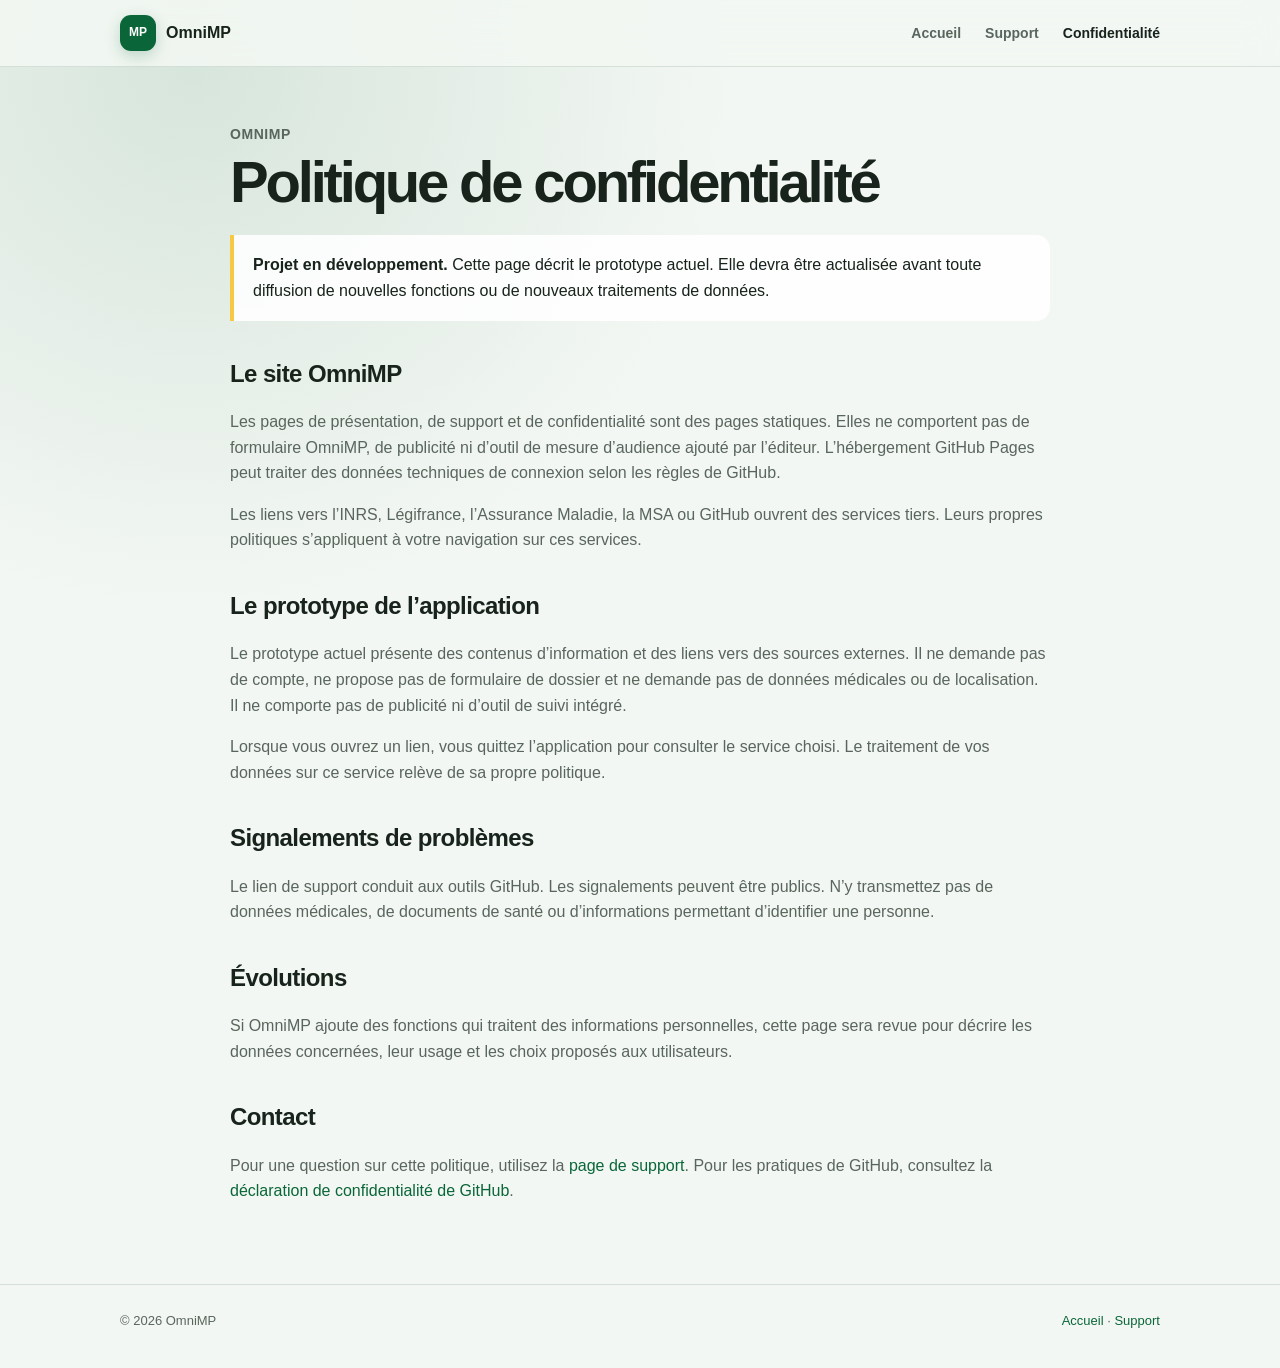
==== privacy.html @ 9f727d29 "Add files via upload" ====
<!doctype html>
<html lang="fr">
<head>
  <meta charset="utf-8">
  <meta name="viewport" content="width=device-width, initial-scale=1">
  <meta name="description" content="Politique de confidentialité du site et du prototype OmniMP.">
  <meta name="theme-color" content="#0a6638">
  <title>Confidentialité - OmniMP</title>
  <link rel="stylesheet" href="styles.css">
</head>
<body>
<header>
  <div class="wrap">
    <nav aria-label="Navigation principale">
      <a class="brand" href="index.html"><span class="logo" aria-hidden="true">MP</span><span>OmniMP</span></a>
      <a class="navlink" href="index.html">Accueil</a>
      <a class="navlink" href="support.html">Support</a>
      <a class="navlink active" href="privacy.html">Confidentialité</a>
    </nav>
  </div>
</header>

<main class="content">
  <p class="eyebrow">OmniMP</p>
  <h1>Politique de confidentialité</h1>
  <div class="notice"><strong>Projet en développement.</strong> Cette page décrit le prototype actuel. Elle devra être actualisée avant toute diffusion de nouvelles fonctions ou de nouveaux traitements de données.</div>

  <h2>Le site OmniMP</h2>
  <p>Les pages de présentation, de support et de confidentialité sont des pages statiques. Elles ne comportent pas de formulaire OmniMP, de publicité ni d’outil de mesure d’audience ajouté par l’éditeur. L’hébergement GitHub Pages peut traiter des données techniques de connexion selon les règles de GitHub.</p>
  <p>Les liens vers l’INRS, Légifrance, l’Assurance Maladie, la MSA ou GitHub ouvrent des services tiers. Leurs propres politiques s’appliquent à votre navigation sur ces services.</p>

  <h2>Le prototype de l’application</h2>
  <p>Le prototype actuel présente des contenus d’information et des liens vers des sources externes. Il ne demande pas de compte, ne propose pas de formulaire de dossier et ne demande pas de données médicales ou de localisation. Il ne comporte pas de publicité ni d’outil de suivi intégré.</p>
  <p>Lorsque vous ouvrez un lien, vous quittez l’application pour consulter le service choisi. Le traitement de vos données sur ce service relève de sa propre politique.</p>

  <h2>Signalements de problèmes</h2>
  <p>Le lien de support conduit aux outils GitHub. Les signalements peuvent être publics. N’y transmettez pas de données médicales, de documents de santé ou d’informations permettant d’identifier une personne.</p>

  <h2>Évolutions</h2>
  <p>Si OmniMP ajoute des fonctions qui traitent des informations personnelles, cette page sera revue pour décrire les données concernées, leur usage et les choix proposés aux utilisateurs.</p>

  <h2>Contact</h2>
  <p>Pour une question sur cette politique, utilisez la <a href="support.html">page de support</a>. Pour les pratiques de GitHub, consultez la <a href="https://docs.github.com/en/site-policy/privacy-policies/github-privacy-statement" rel="noopener noreferrer">déclaration de confidentialité de GitHub</a>.</p>
</main>

<footer>
  <div class="wrap footerrow"><span>© 2026 OmniMP</span><span><a href="index.html">Accueil</a> · <a href="support.html">Support</a></span></div>
</footer>
</body>
</html>
---- styles.css ----
:root {
  color-scheme: light dark;
  --bg: #f3f7f3;
  --card: rgba(255, 255, 255, .88);
  --text: #17231b;
  --muted: #59665d;
  --line: rgba(13, 73, 39, .13);
  --accent: #0a6638;
  --accent-dark: #064b29;
  --yellow: #f6c843;
  --shadow: 0 16px 42px rgba(20, 50, 30, .08);
}

@media (prefers-color-scheme: dark) {
  :root {
    --bg: #101713;
    --card: rgba(28, 38, 31, .92);
    --text: #edf5ee;
    --muted: #b0bdb2;
    --line: rgba(240, 255, 240, .13);
    --accent: #83d39d;
    --accent-dark: #b8efc6;
    --shadow: 0 16px 42px rgba(0, 0, 0, .25);
  }
}

* { box-sizing: border-box; }
html { scroll-behavior: smooth; }
body {
  margin: 0;
  color: var(--text);
  background: radial-gradient(circle at 15% 5%, rgba(10, 102, 56, .12), transparent 34rem), var(--bg);
  font: 16px/1.6 -apple-system, BlinkMacSystemFont, "Segoe UI", Roboto, Helvetica, Arial, sans-serif;
}
a { color: var(--accent); text-decoration: none; }
a:hover { text-decoration: underline; }
.wrap { width: min(1040px, calc(100% - 40px)); margin: 0 auto; }
header {
  position: sticky; top: 0; z-index: 5;
  background: color-mix(in srgb, var(--bg) 88%, transparent);
  border-bottom: 1px solid var(--line);
  backdrop-filter: blur(16px);
}
nav { min-height: 66px; display: flex; align-items: center; gap: 24px; }
.brand { display: inline-flex; align-items: center; gap: 10px; margin-right: auto; color: var(--text); font-weight: 800; }
.brand:hover { text-decoration: none; }
.logo {
  width: 36px; height: 36px; display: grid; place-items: center;
  border-radius: 11px; background: var(--accent); color: #fff; font-size: 12px; font-weight: 900;
  box-shadow: 0 5px 15px rgba(10, 102, 56, .22);
}
.navlink { color: var(--muted); font-size: 14px; font-weight: 650; }
.navlink.active { color: var(--text); }
.hero { padding: 86px 0 52px; text-align: center; }
.eyebrow { margin: 0 0 6px; color: var(--accent); font-size: 14px; font-weight: 800; letter-spacing: .04em; text-transform: uppercase; }
h1 { margin: 8px 0; font-size: clamp(48px, 8vw, 80px); line-height: 1; letter-spacing: -.055em; }
.lead { margin: 0 auto; font-size: clamp(22px, 3vw, 31px); font-weight: 750; }
.intro { max-width: 740px; margin: 18px auto 0; color: var(--muted); font-size: 18px; }
.pills { display: flex; flex-wrap: wrap; justify-content: center; gap: 10px; margin-top: 25px; }
.pill { padding: 7px 13px; border: 1px solid var(--line); border-radius: 999px; background: var(--card); color: var(--muted); font-size: 13px; font-weight: 700; }
.grid { display: grid; grid-template-columns: repeat(3, 1fr); gap: 17px; padding: 16px 0 58px; }
.card { padding: 24px; border: 1px solid var(--line); border-radius: 21px; background: var(--card); box-shadow: var(--shadow); }
.card h2 { margin: 0 0 9px; font-size: 20px; letter-spacing: -.02em; }
.card p { margin: 0; color: var(--muted); }
.icon { display: grid; place-items: center; width: 42px; height: 42px; margin-bottom: 15px; border-radius: 14px; background: color-mix(in srgb, var(--yellow) 28%, transparent); color: var(--accent-dark); font-size: 22px; font-weight: 800; }
.notice-card { border-color: color-mix(in srgb, var(--yellow) 60%, var(--line)); }
.sources { padding: 8px 0 76px; }
.sources h2, .content h2 { letter-spacing: -.025em; }
.sources p, .content p, .content li { color: var(--muted); }
.content { width: min(820px, calc(100% - 40px)); margin: 56px auto 80px; }
.content h1 { font-size: clamp(38px, 6vw, 58px); margin-bottom: 20px; }
.content h2 { margin: 34px 0 8px; font-size: 24px; }
.content li { margin: 7px 0; }
.notice { margin: 24px 0; padding: 17px 19px; border-left: 4px solid var(--yellow); border-radius: 0 14px 14px 0; background: var(--card); }
.actions { display: flex; flex-wrap: wrap; gap: 11px; margin: 24px 0; }
.button { display: inline-flex; align-items: center; justify-content: center; padding: 11px 16px; border-radius: 12px; background: var(--accent); color: #fff; font-weight: 750; }
.button:hover { text-decoration: none; filter: brightness(.96); }
.button.secondary { border: 1px solid var(--line); background: var(--card); color: var(--text); }
footer { padding: 26px 0 36px; border-top: 1px solid var(--line); color: var(--muted); font-size: 13px; }
.footerrow { display: flex; justify-content: space-between; flex-wrap: wrap; gap: 16px; }
@media (max-width: 760px) {
  nav { gap: 13px; }
  .navlink { display: none; }
  .grid { grid-template-columns: 1fr; }
  .hero { padding-top: 58px; }
}
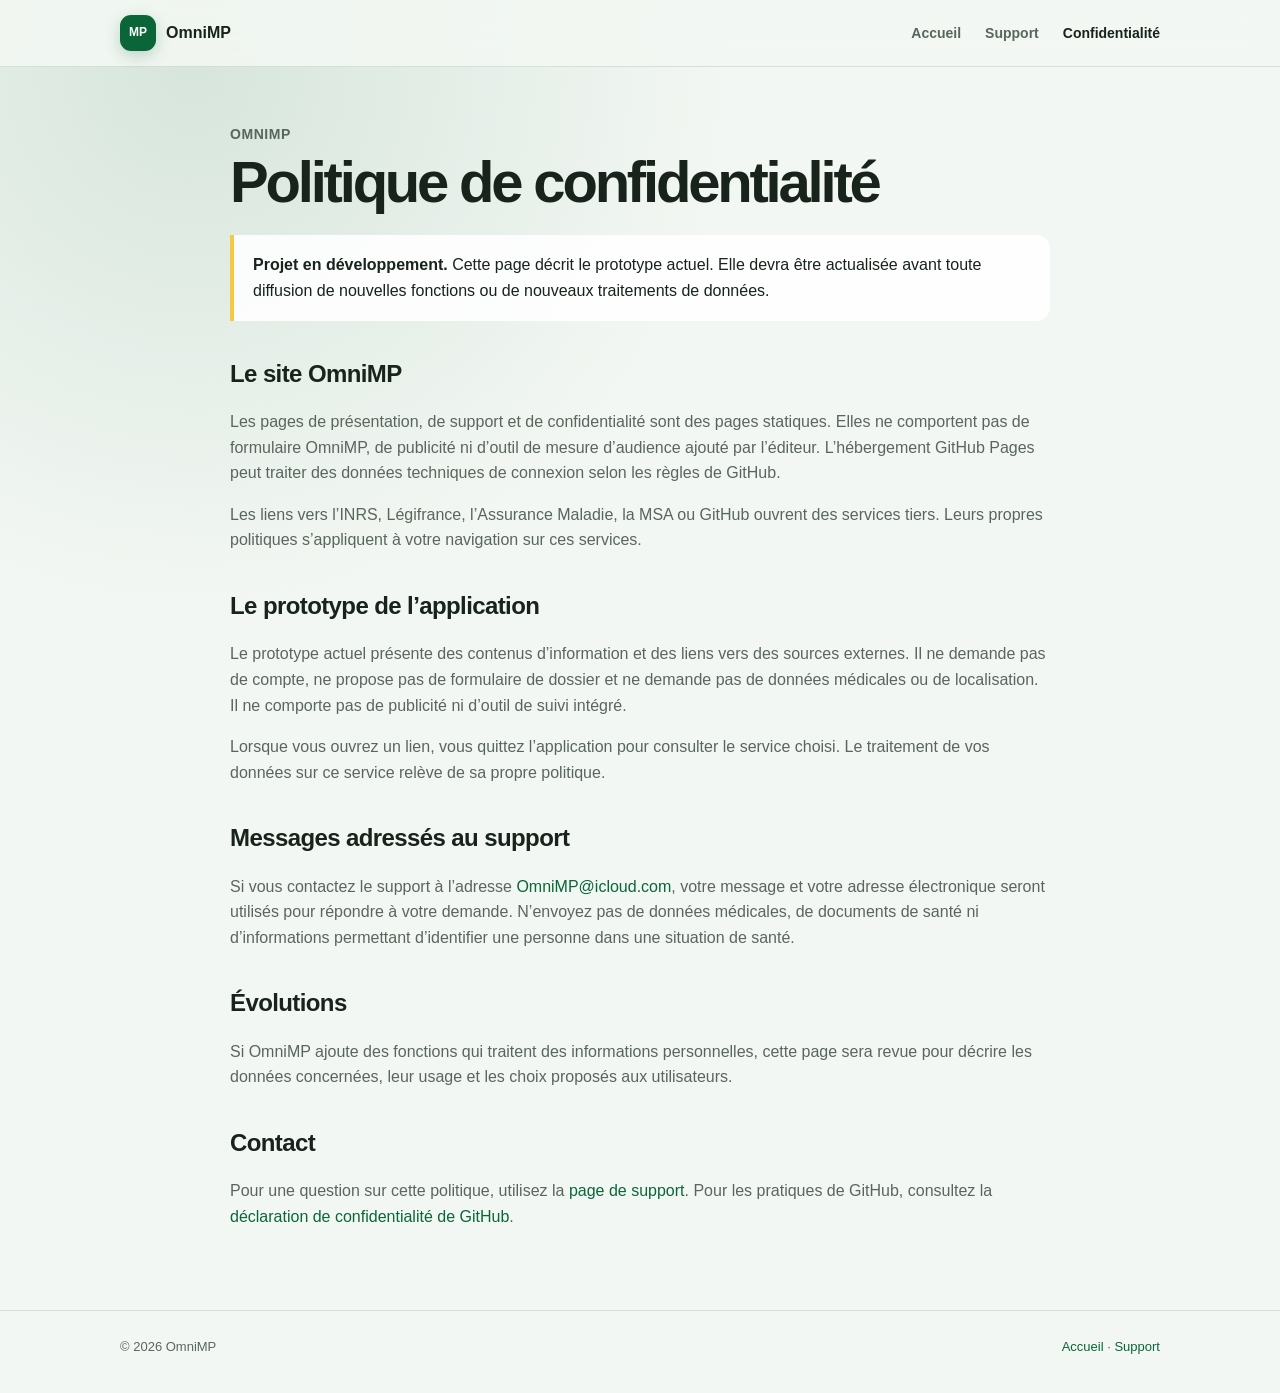
==== commit b0b5e241: "Add files via upload" ====
--- a/privacy.html
+++ b/privacy.html
@@ -33,8 +33,8 @@
   <p>Le prototype actuel présente des contenus d’information et des liens vers des sources externes. Il ne demande pas de compte, ne propose pas de formulaire de dossier et ne demande pas de données médicales ou de localisation. Il ne comporte pas de publicité ni d’outil de suivi intégré.</p>
   <p>Lorsque vous ouvrez un lien, vous quittez l’application pour consulter le service choisi. Le traitement de vos données sur ce service relève de sa propre politique.</p>
 
-  <h2>Signalements de problèmes</h2>
-  <p>Le lien de support conduit aux outils GitHub. Les signalements peuvent être publics. N’y transmettez pas de données médicales, de documents de santé ou d’informations permettant d’identifier une personne.</p>
+  <h2>Messages adressés au support</h2>
+  <p>Si vous contactez le support à l’adresse <a href="mailto:OmniMP@icloud.com">OmniMP@icloud.com</a>, votre message et votre adresse électronique seront utilisés pour répondre à votre demande. N’envoyez pas de données médicales, de documents de santé ni d’informations permettant d’identifier une personne dans une situation de santé.</p>
 
   <h2>Évolutions</h2>
   <p>Si OmniMP ajoute des fonctions qui traitent des informations personnelles, cette page sera revue pour décrire les données concernées, leur usage et les choix proposés aux utilisateurs.</p>
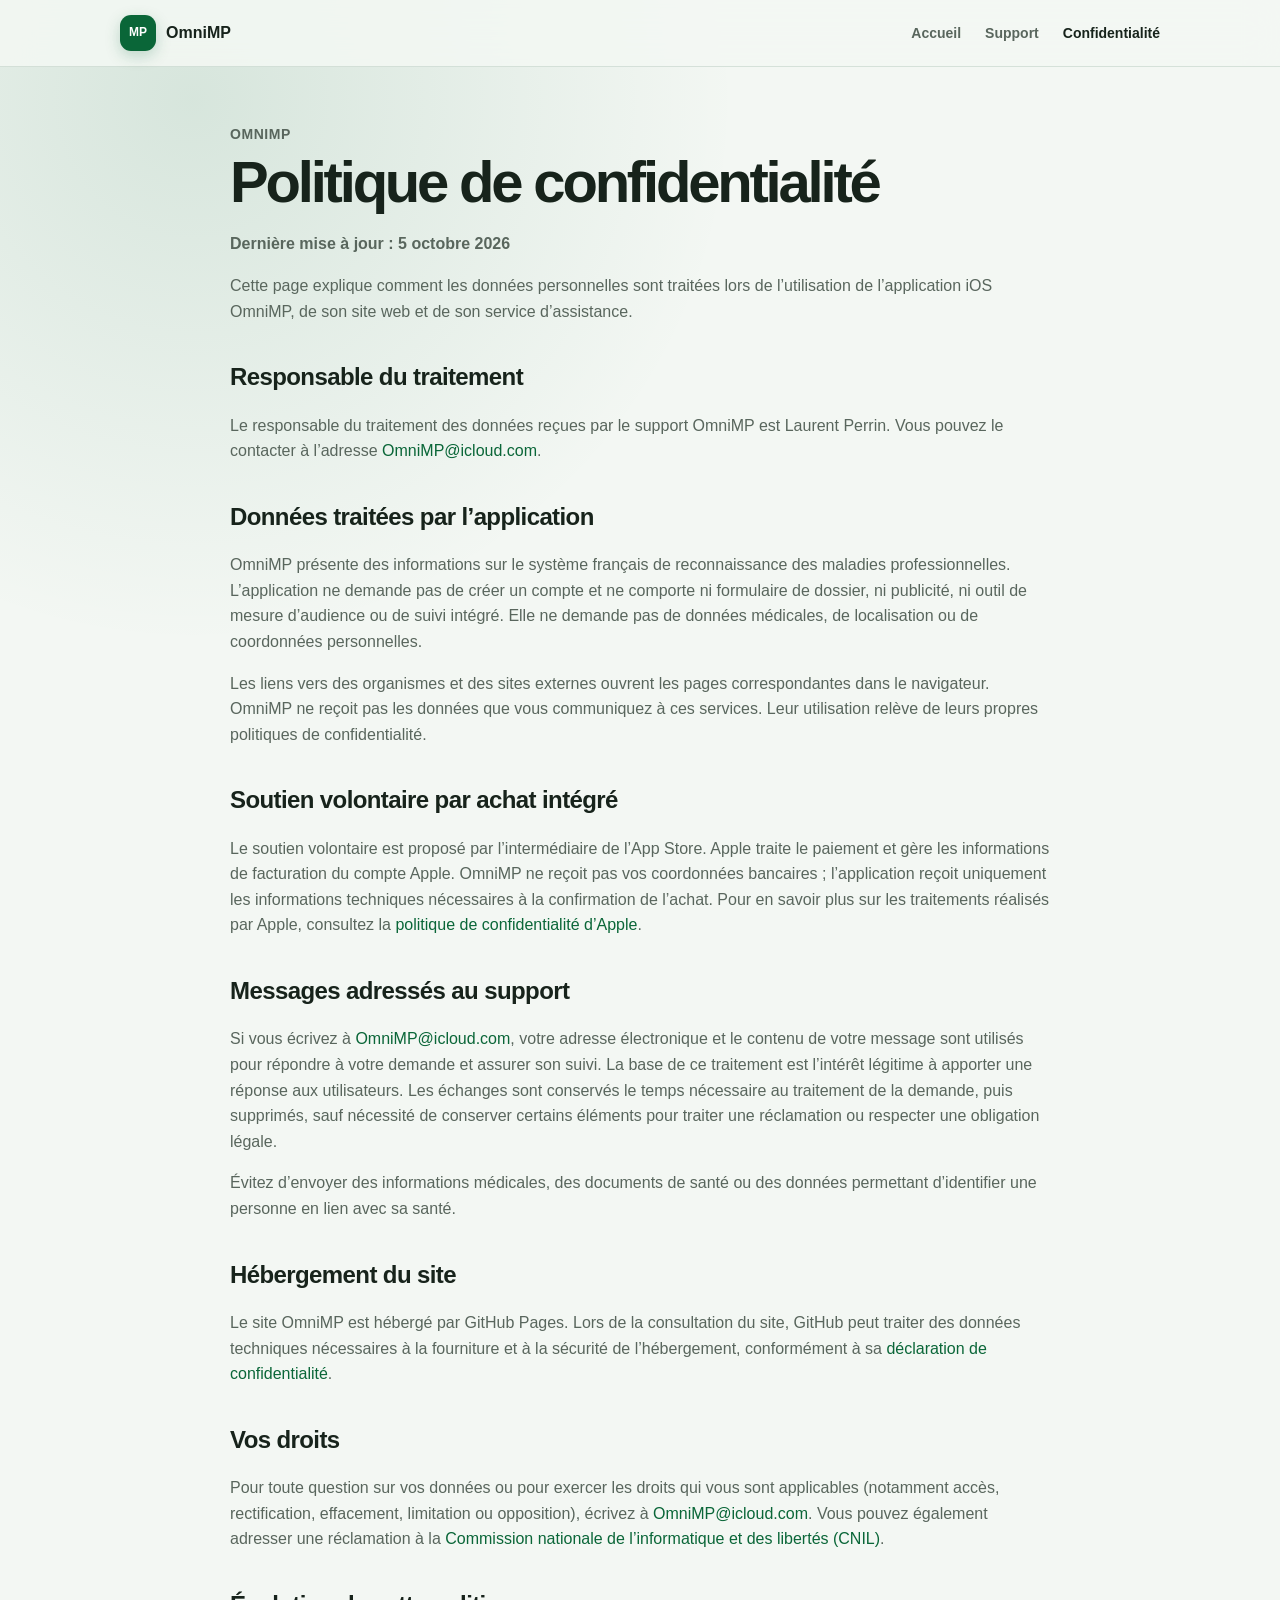
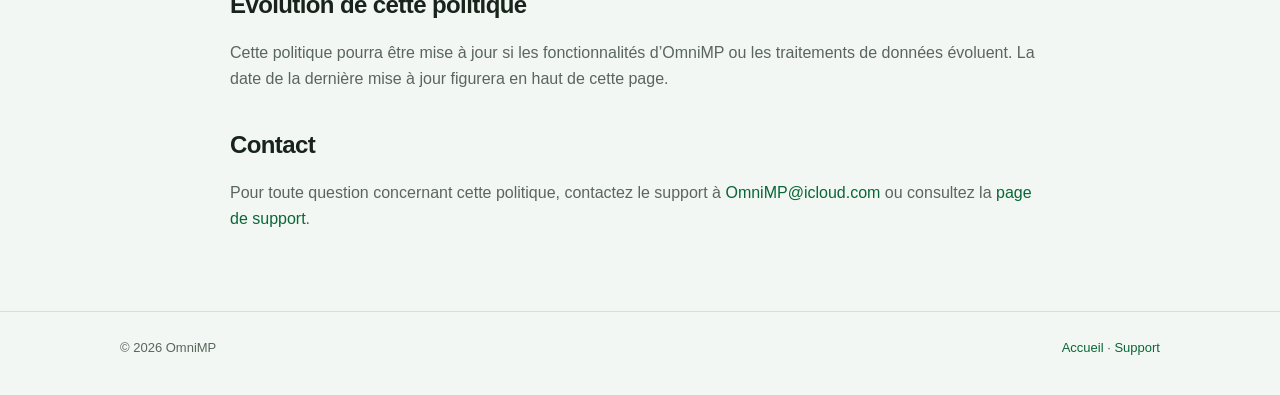
==== commit 2b54df97: "Add files via upload" ====
--- a/privacy.html
+++ b/privacy.html
@@ -3,9 +3,9 @@
 <head>
   <meta charset="utf-8">
   <meta name="viewport" content="width=device-width, initial-scale=1">
-  <meta name="description" content="Politique de confidentialité du site et du prototype OmniMP.">
+  <meta name="description" content="Politique de confidentialité de l’application OmniMP et de son site web.">
   <meta name="theme-color" content="#0a6638">
-  <title>Confidentialité - OmniMP</title>
+  <title>Politique de confidentialité - OmniMP</title>
   <link rel="stylesheet" href="styles.css">
 </head>
 <body>
@@ -23,24 +23,34 @@
 <main class="content">
   <p class="eyebrow">OmniMP</p>
   <h1>Politique de confidentialité</h1>
-  <div class="notice"><strong>Projet en développement.</strong> Cette page décrit le prototype actuel. Elle devra être actualisée avant toute diffusion de nouvelles fonctions ou de nouveaux traitements de données.</div>
+  <p><strong>Dernière mise à jour : 5 octobre 2026</strong></p>
+  <p>Cette page explique comment les données personnelles sont traitées lors de l’utilisation de l’application iOS OmniMP, de son site web et de son service d’assistance.</p>
 
-  <h2>Le site OmniMP</h2>
-  <p>Les pages de présentation, de support et de confidentialité sont des pages statiques. Elles ne comportent pas de formulaire OmniMP, de publicité ni d’outil de mesure d’audience ajouté par l’éditeur. L’hébergement GitHub Pages peut traiter des données techniques de connexion selon les règles de GitHub.</p>
-  <p>Les liens vers l’INRS, Légifrance, l’Assurance Maladie, la MSA ou GitHub ouvrent des services tiers. Leurs propres politiques s’appliquent à votre navigation sur ces services.</p>
+  <h2>Responsable du traitement</h2>
+  <p>Le responsable du traitement des données reçues par le support OmniMP est Laurent Perrin. Vous pouvez le contacter à l’adresse <a href="mailto:OmniMP@icloud.com">OmniMP@icloud.com</a>.</p>
 
-  <h2>Le prototype de l’application</h2>
-  <p>Le prototype actuel présente des contenus d’information et des liens vers des sources externes. Il ne demande pas de compte, ne propose pas de formulaire de dossier et ne demande pas de données médicales ou de localisation. Il ne comporte pas de publicité ni d’outil de suivi intégré.</p>
-  <p>Lorsque vous ouvrez un lien, vous quittez l’application pour consulter le service choisi. Le traitement de vos données sur ce service relève de sa propre politique.</p>
+  <h2>Données traitées par l’application</h2>
+  <p>OmniMP présente des informations sur le système français de reconnaissance des maladies professionnelles. L’application ne demande pas de créer un compte et ne comporte ni formulaire de dossier, ni publicité, ni outil de mesure d’audience ou de suivi intégré. Elle ne demande pas de données médicales, de localisation ou de coordonnées personnelles.</p>
+  <p>Les liens vers des organismes et des sites externes ouvrent les pages correspondantes dans le navigateur. OmniMP ne reçoit pas les données que vous communiquez à ces services. Leur utilisation relève de leurs propres politiques de confidentialité.</p>
+
+  <h2>Soutien volontaire par achat intégré</h2>
+  <p>Le soutien volontaire est proposé par l’intermédiaire de l’App Store. Apple traite le paiement et gère les informations de facturation du compte Apple. OmniMP ne reçoit pas vos coordonnées bancaires ; l’application reçoit uniquement les informations techniques nécessaires à la confirmation de l’achat. Pour en savoir plus sur les traitements réalisés par Apple, consultez la <a href="https://www.apple.com/legal/privacy/" rel="noopener noreferrer">politique de confidentialité d’Apple</a>.</p>
 
   <h2>Messages adressés au support</h2>
-  <p>Si vous contactez le support à l’adresse <a href="mailto:OmniMP@icloud.com">OmniMP@icloud.com</a>, votre message et votre adresse électronique seront utilisés pour répondre à votre demande. N’envoyez pas de données médicales, de documents de santé ni d’informations permettant d’identifier une personne dans une situation de santé.</p>
+  <p>Si vous écrivez à <a href="mailto:OmniMP@icloud.com">OmniMP@icloud.com</a>, votre adresse électronique et le contenu de votre message sont utilisés pour répondre à votre demande et assurer son suivi. La base de ce traitement est l’intérêt légitime à apporter une réponse aux utilisateurs. Les échanges sont conservés le temps nécessaire au traitement de la demande, puis supprimés, sauf nécessité de conserver certains éléments pour traiter une réclamation ou respecter une obligation légale.</p>
+  <p>Évitez d’envoyer des informations médicales, des documents de santé ou des données permettant d’identifier une personne en lien avec sa santé.</p>
 
-  <h2>Évolutions</h2>
-  <p>Si OmniMP ajoute des fonctions qui traitent des informations personnelles, cette page sera revue pour décrire les données concernées, leur usage et les choix proposés aux utilisateurs.</p>
+  <h2>Hébergement du site</h2>
+  <p>Le site OmniMP est hébergé par GitHub Pages. Lors de la consultation du site, GitHub peut traiter des données techniques nécessaires à la fourniture et à la sécurité de l’hébergement, conformément à sa <a href="https://docs.github.com/en/site-policy/privacy-policies/github-privacy-statement" rel="noopener noreferrer">déclaration de confidentialité</a>.</p>
+
+  <h2>Vos droits</h2>
+  <p>Pour toute question sur vos données ou pour exercer les droits qui vous sont applicables (notamment accès, rectification, effacement, limitation ou opposition), écrivez à <a href="mailto:OmniMP@icloud.com">OmniMP@icloud.com</a>. Vous pouvez également adresser une réclamation à la <a href="https://www.cnil.fr/fr/adresser-une-plainte" rel="noopener noreferrer">Commission nationale de l’informatique et des libertés (CNIL)</a>.</p>
+
+  <h2>Évolution de cette politique</h2>
+  <p>Cette politique pourra être mise à jour si les fonctionnalités d’OmniMP ou les traitements de données évoluent. La date de la dernière mise à jour figurera en haut de cette page.</p>
 
   <h2>Contact</h2>
-  <p>Pour une question sur cette politique, utilisez la <a href="support.html">page de support</a>. Pour les pratiques de GitHub, consultez la <a href="https://docs.github.com/en/site-policy/privacy-policies/github-privacy-statement" rel="noopener noreferrer">déclaration de confidentialité de GitHub</a>.</p>
+  <p>Pour toute question concernant cette politique, contactez le support à <a href="mailto:OmniMP@icloud.com">OmniMP@icloud.com</a> ou consultez la <a href="support.html">page de support</a>.</p>
 </main>
 
 <footer>
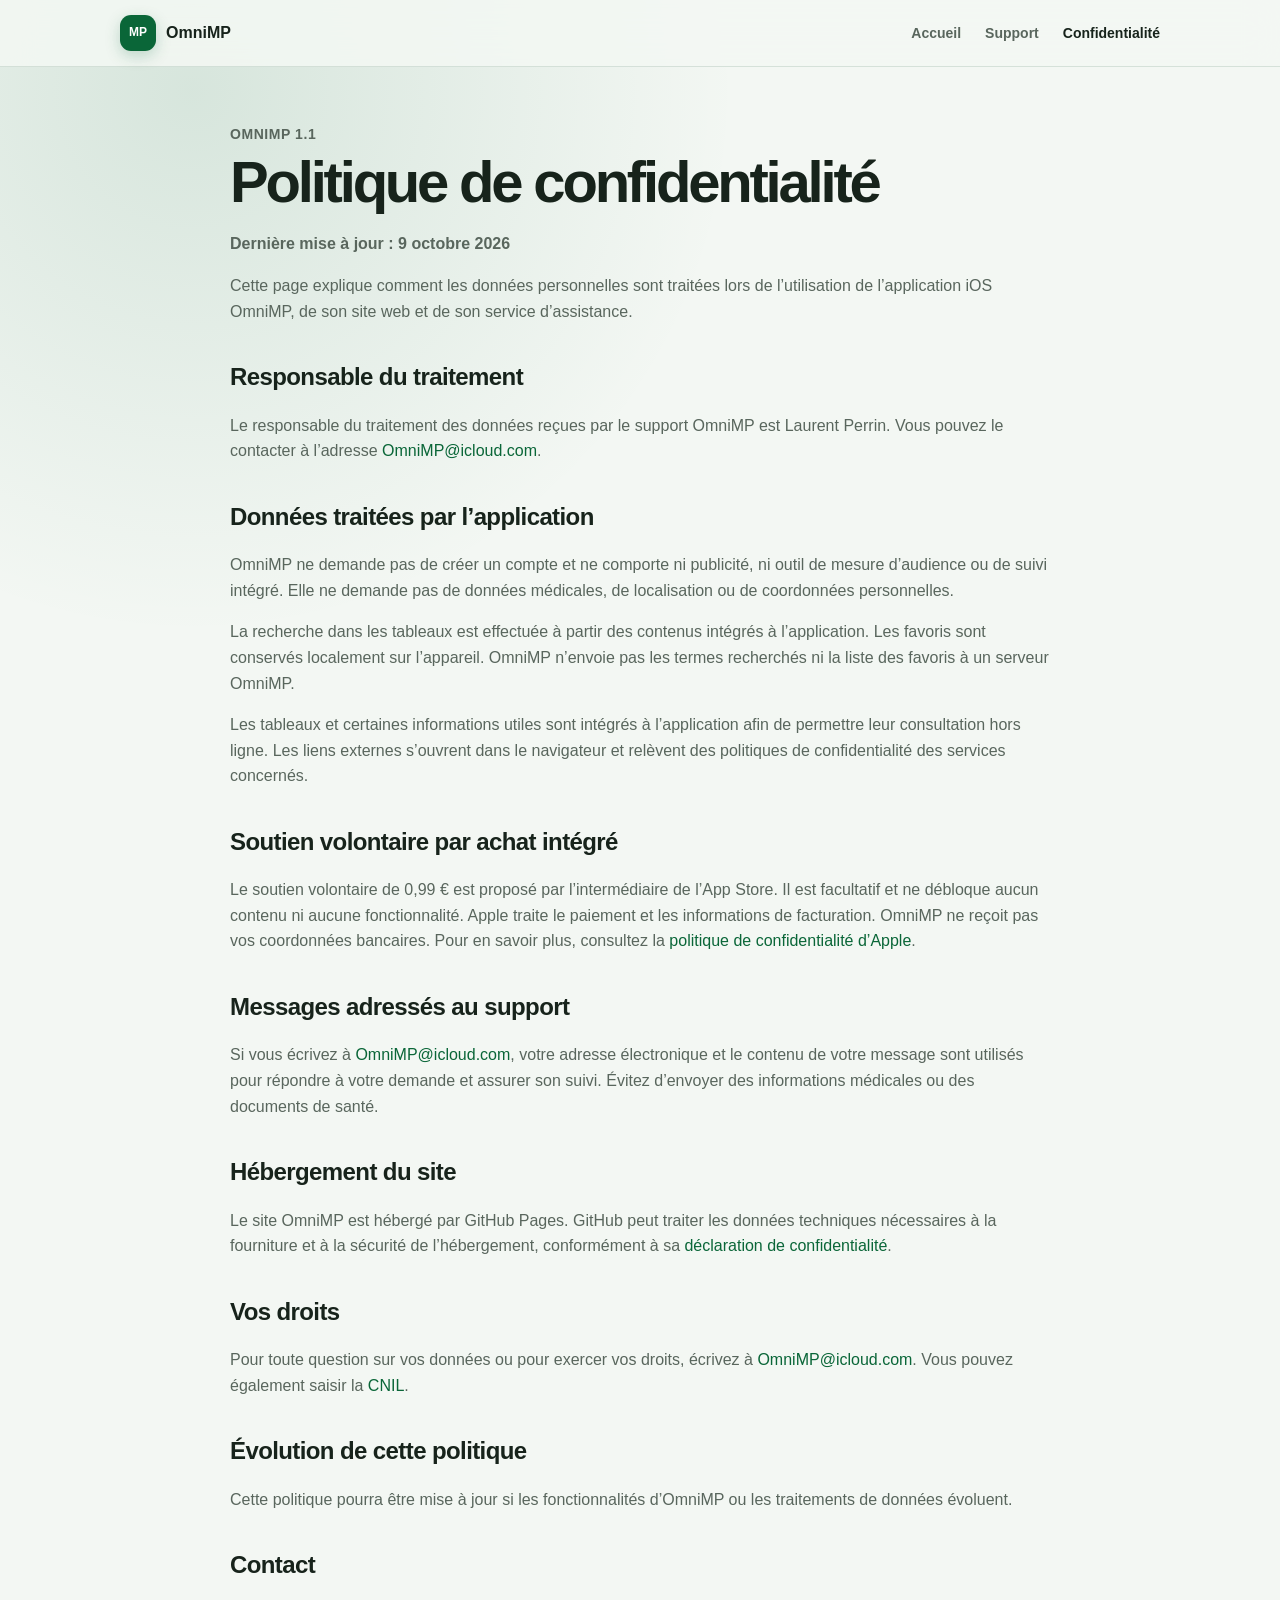
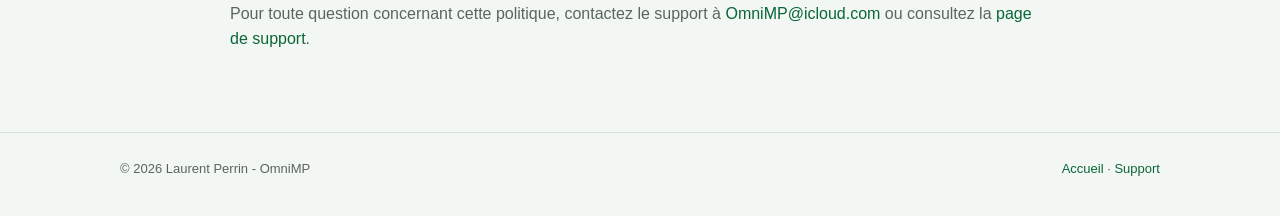
==== commit d7c2ffcb: "Add files via upload" ====
--- a/privacy.html
+++ b/privacy.html
@@ -1,60 +1,18 @@
 <!doctype html>
-<html lang="fr">
-<head>
-  <meta charset="utf-8">
-  <meta name="viewport" content="width=device-width, initial-scale=1">
-  <meta name="description" content="Politique de confidentialité de l’application OmniMP et de son site web.">
-  <meta name="theme-color" content="#0a6638">
-  <title>Politique de confidentialité - OmniMP</title>
-  <link rel="stylesheet" href="styles.css">
-</head>
-<body>
-<header>
-  <div class="wrap">
-    <nav aria-label="Navigation principale">
-      <a class="brand" href="index.html"><span class="logo" aria-hidden="true">MP</span><span>OmniMP</span></a>
-      <a class="navlink" href="index.html">Accueil</a>
-      <a class="navlink" href="support.html">Support</a>
-      <a class="navlink active" href="privacy.html">Confidentialité</a>
-    </nav>
-  </div>
-</header>
-
-<main class="content">
-  <p class="eyebrow">OmniMP</p>
-  <h1>Politique de confidentialité</h1>
-  <p><strong>Dernière mise à jour : 5 octobre 2026</strong></p>
-  <p>Cette page explique comment les données personnelles sont traitées lors de l’utilisation de l’application iOS OmniMP, de son site web et de son service d’assistance.</p>
-
-  <h2>Responsable du traitement</h2>
-  <p>Le responsable du traitement des données reçues par le support OmniMP est Laurent Perrin. Vous pouvez le contacter à l’adresse <a href="mailto:OmniMP@icloud.com">OmniMP@icloud.com</a>.</p>
-
-  <h2>Données traitées par l’application</h2>
-  <p>OmniMP présente des informations sur le système français de reconnaissance des maladies professionnelles. L’application ne demande pas de créer un compte et ne comporte ni formulaire de dossier, ni publicité, ni outil de mesure d’audience ou de suivi intégré. Elle ne demande pas de données médicales, de localisation ou de coordonnées personnelles.</p>
-  <p>Les liens vers des organismes et des sites externes ouvrent les pages correspondantes dans le navigateur. OmniMP ne reçoit pas les données que vous communiquez à ces services. Leur utilisation relève de leurs propres politiques de confidentialité.</p>
-
-  <h2>Soutien volontaire par achat intégré</h2>
-  <p>Le soutien volontaire est proposé par l’intermédiaire de l’App Store. Apple traite le paiement et gère les informations de facturation du compte Apple. OmniMP ne reçoit pas vos coordonnées bancaires ; l’application reçoit uniquement les informations techniques nécessaires à la confirmation de l’achat. Pour en savoir plus sur les traitements réalisés par Apple, consultez la <a href="https://www.apple.com/legal/privacy/" rel="noopener noreferrer">politique de confidentialité d’Apple</a>.</p>
-
-  <h2>Messages adressés au support</h2>
-  <p>Si vous écrivez à <a href="mailto:OmniMP@icloud.com">OmniMP@icloud.com</a>, votre adresse électronique et le contenu de votre message sont utilisés pour répondre à votre demande et assurer son suivi. La base de ce traitement est l’intérêt légitime à apporter une réponse aux utilisateurs. Les échanges sont conservés le temps nécessaire au traitement de la demande, puis supprimés, sauf nécessité de conserver certains éléments pour traiter une réclamation ou respecter une obligation légale.</p>
-  <p>Évitez d’envoyer des informations médicales, des documents de santé ou des données permettant d’identifier une personne en lien avec sa santé.</p>
-
-  <h2>Hébergement du site</h2>
-  <p>Le site OmniMP est hébergé par GitHub Pages. Lors de la consultation du site, GitHub peut traiter des données techniques nécessaires à la fourniture et à la sécurité de l’hébergement, conformément à sa <a href="https://docs.github.com/en/site-policy/privacy-policies/github-privacy-statement" rel="noopener noreferrer">déclaration de confidentialité</a>.</p>
-
-  <h2>Vos droits</h2>
-  <p>Pour toute question sur vos données ou pour exercer les droits qui vous sont applicables (notamment accès, rectification, effacement, limitation ou opposition), écrivez à <a href="mailto:OmniMP@icloud.com">OmniMP@icloud.com</a>. Vous pouvez également adresser une réclamation à la <a href="https://www.cnil.fr/fr/adresser-une-plainte" rel="noopener noreferrer">Commission nationale de l’informatique et des libertés (CNIL)</a>.</p>
-
-  <h2>Évolution de cette politique</h2>
-  <p>Cette politique pourra être mise à jour si les fonctionnalités d’OmniMP ou les traitements de données évoluent. La date de la dernière mise à jour figurera en haut de cette page.</p>
-
-  <h2>Contact</h2>
-  <p>Pour toute question concernant cette politique, contactez le support à <a href="mailto:OmniMP@icloud.com">OmniMP@icloud.com</a> ou consultez la <a href="support.html">page de support</a>.</p>
-</main>
-
-<footer>
-  <div class="wrap footerrow"><span>© 2026 OmniMP</span><span><a href="index.html">Accueil</a> · <a href="support.html">Support</a></span></div>
-</footer>
-</body>
-</html>
+<html lang="fr"><head><meta charset="utf-8"><meta name="viewport" content="width=device-width, initial-scale=1">
+<meta name="description" content="Politique de confidentialité de l’application OmniMP et de son site web."><meta name="theme-color" content="#0a6638">
+<title>Politique de confidentialité - OmniMP</title><link rel="stylesheet" href="styles.css"></head><body>
+<header><div class="wrap"><nav aria-label="Navigation principale"><a class="brand" href="index.html"><span class="logo" aria-hidden="true">MP</span><span>OmniMP</span></a><a class="navlink" href="index.html">Accueil</a><a class="navlink" href="support.html">Support</a><a class="navlink active" href="privacy.html">Confidentialité</a></nav></div></header>
+<main class="content"><p class="eyebrow">OmniMP 1.1</p><h1>Politique de confidentialité</h1><p><strong>Dernière mise à jour : 9 octobre 2026</strong></p>
+<p>Cette page explique comment les données personnelles sont traitées lors de l’utilisation de l’application iOS OmniMP, de son site web et de son service d’assistance.</p>
+<h2>Responsable du traitement</h2><p>Le responsable du traitement des données reçues par le support OmniMP est Laurent Perrin. Vous pouvez le contacter à l’adresse <a href="mailto:OmniMP@icloud.com">OmniMP@icloud.com</a>.</p>
+<h2>Données traitées par l’application</h2><p>OmniMP ne demande pas de créer un compte et ne comporte ni publicité, ni outil de mesure d’audience ou de suivi intégré. Elle ne demande pas de données médicales, de localisation ou de coordonnées personnelles.</p>
+<p>La recherche dans les tableaux est effectuée à partir des contenus intégrés à l’application. Les favoris sont conservés localement sur l’appareil. OmniMP n’envoie pas les termes recherchés ni la liste des favoris à un serveur OmniMP.</p>
+<p>Les tableaux et certaines informations utiles sont intégrés à l’application afin de permettre leur consultation hors ligne. Les liens externes s’ouvrent dans le navigateur et relèvent des politiques de confidentialité des services concernés.</p>
+<h2>Soutien volontaire par achat intégré</h2><p>Le soutien volontaire de 0,99 € est proposé par l’intermédiaire de l’App Store. Il est facultatif et ne débloque aucun contenu ni aucune fonctionnalité. Apple traite le paiement et les informations de facturation. OmniMP ne reçoit pas vos coordonnées bancaires. Pour en savoir plus, consultez la <a href="https://www.apple.com/legal/privacy/" rel="noopener noreferrer">politique de confidentialité d’Apple</a>.</p>
+<h2>Messages adressés au support</h2><p>Si vous écrivez à <a href="mailto:OmniMP@icloud.com">OmniMP@icloud.com</a>, votre adresse électronique et le contenu de votre message sont utilisés pour répondre à votre demande et assurer son suivi. Évitez d’envoyer des informations médicales ou des documents de santé.</p>
+<h2>Hébergement du site</h2><p>Le site OmniMP est hébergé par GitHub Pages. GitHub peut traiter les données techniques nécessaires à la fourniture et à la sécurité de l’hébergement, conformément à sa <a href="https://docs.github.com/en/site-policy/privacy-policies/github-privacy-statement" rel="noopener noreferrer">déclaration de confidentialité</a>.</p>
+<h2>Vos droits</h2><p>Pour toute question sur vos données ou pour exercer vos droits, écrivez à <a href="mailto:OmniMP@icloud.com">OmniMP@icloud.com</a>. Vous pouvez également saisir la <a href="https://www.cnil.fr/fr/adresser-une-plainte" rel="noopener noreferrer">CNIL</a>.</p>
+<h2>Évolution de cette politique</h2><p>Cette politique pourra être mise à jour si les fonctionnalités d’OmniMP ou les traitements de données évoluent.</p>
+<h2>Contact</h2><p>Pour toute question concernant cette politique, contactez le support à <a href="mailto:OmniMP@icloud.com">OmniMP@icloud.com</a> ou consultez la <a href="support.html">page de support</a>.</p>
+</main><footer><div class="wrap footerrow"><span>© 2026 Laurent Perrin - OmniMP</span><span><a href="index.html">Accueil</a> · <a href="support.html">Support</a></span></div></footer></body></html>
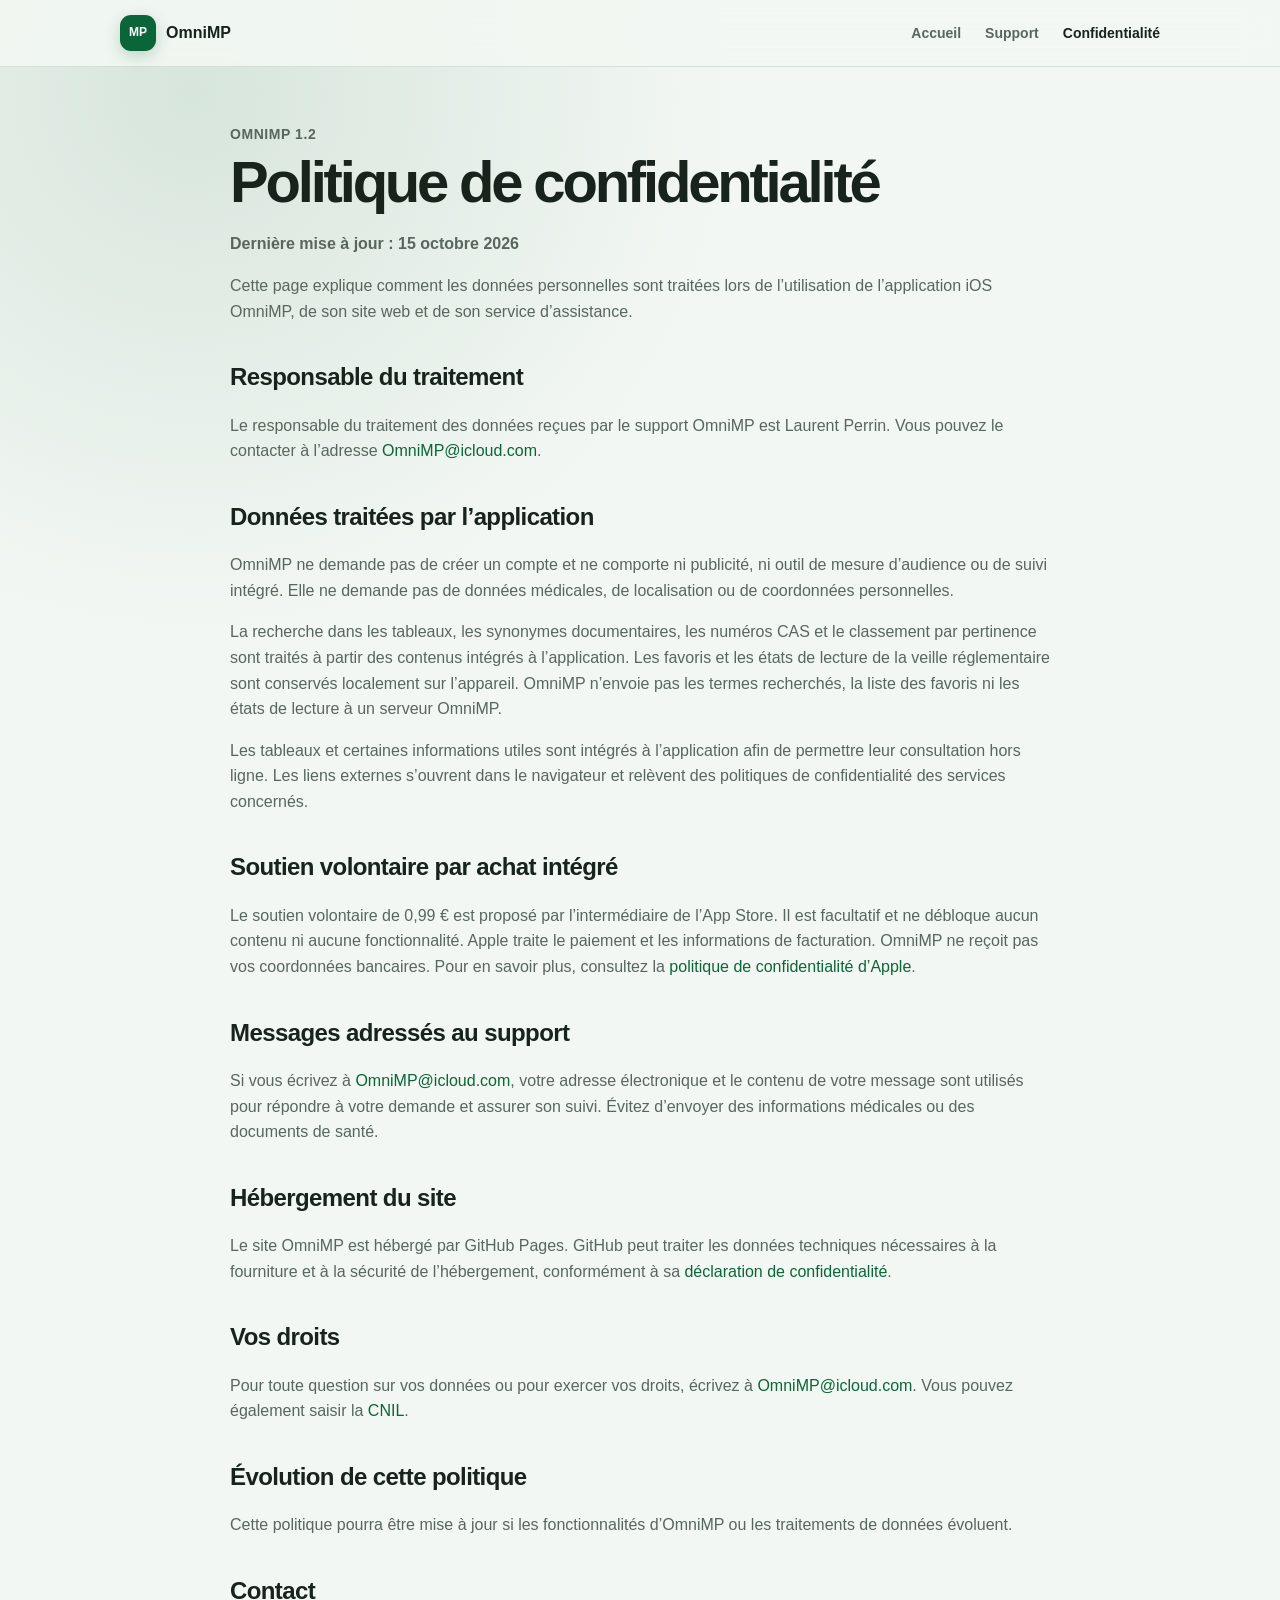
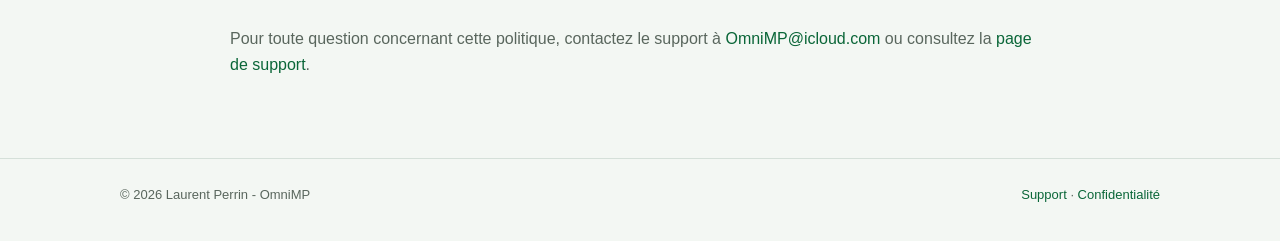
==== commit 5b01127c: "Add files via upload Webpages OmniMP 1.2" ====
--- a/privacy.html
+++ b/privacy.html
@@ -1,13 +1,9 @@
-<!doctype html>
-<html lang="fr"><head><meta charset="utf-8"><meta name="viewport" content="width=device-width, initial-scale=1">
-<meta name="description" content="Politique de confidentialité de l’application OmniMP et de son site web."><meta name="theme-color" content="#0a6638">
-<title>Politique de confidentialité - OmniMP</title><link rel="stylesheet" href="styles.css"></head><body>
-<header><div class="wrap"><nav aria-label="Navigation principale"><a class="brand" href="index.html"><span class="logo" aria-hidden="true">MP</span><span>OmniMP</span></a><a class="navlink" href="index.html">Accueil</a><a class="navlink" href="support.html">Support</a><a class="navlink active" href="privacy.html">Confidentialité</a></nav></div></header>
-<main class="content"><p class="eyebrow">OmniMP 1.1</p><h1>Politique de confidentialité</h1><p><strong>Dernière mise à jour : 9 octobre 2026</strong></p>
+<!doctype html><html lang="fr"><head><meta charset="utf-8"><meta name="viewport" content="width=device-width, initial-scale=1"><meta name="description" content="Politique de confidentialité de l’application OmniMP 1.2 et de son site web."><meta name="theme-color" content="#0a6638"><title>Politique de confidentialité - OmniMP 1.2</title><link rel="stylesheet" href="styles.css"></head><body><header><div class="wrap"><nav aria-label="Navigation principale"><a class="brand" href="index.html"><span class="logo" aria-hidden="true">MP</span><span>OmniMP</span></a><a class="navlink " href="index.html">Accueil</a><a class="navlink " href="support.html">Support</a><a class="navlink active" href="privacy.html">Confidentialité</a></nav></div></header>
+<main class="content"><p class="eyebrow">OmniMP 1.2</p><h1>Politique de confidentialité</h1><p><strong>Dernière mise à jour : 15 octobre 2026</strong></p>
 <p>Cette page explique comment les données personnelles sont traitées lors de l’utilisation de l’application iOS OmniMP, de son site web et de son service d’assistance.</p>
 <h2>Responsable du traitement</h2><p>Le responsable du traitement des données reçues par le support OmniMP est Laurent Perrin. Vous pouvez le contacter à l’adresse <a href="mailto:OmniMP@icloud.com">OmniMP@icloud.com</a>.</p>
 <h2>Données traitées par l’application</h2><p>OmniMP ne demande pas de créer un compte et ne comporte ni publicité, ni outil de mesure d’audience ou de suivi intégré. Elle ne demande pas de données médicales, de localisation ou de coordonnées personnelles.</p>
-<p>La recherche dans les tableaux est effectuée à partir des contenus intégrés à l’application. Les favoris sont conservés localement sur l’appareil. OmniMP n’envoie pas les termes recherchés ni la liste des favoris à un serveur OmniMP.</p>
+<p>La recherche dans les tableaux, les synonymes documentaires, les numéros CAS et le classement par pertinence sont traités à partir des contenus intégrés à l’application. Les favoris et les états de lecture de la veille réglementaire sont conservés localement sur l’appareil. OmniMP n’envoie pas les termes recherchés, la liste des favoris ni les états de lecture à un serveur OmniMP.</p>
 <p>Les tableaux et certaines informations utiles sont intégrés à l’application afin de permettre leur consultation hors ligne. Les liens externes s’ouvrent dans le navigateur et relèvent des politiques de confidentialité des services concernés.</p>
 <h2>Soutien volontaire par achat intégré</h2><p>Le soutien volontaire de 0,99 € est proposé par l’intermédiaire de l’App Store. Il est facultatif et ne débloque aucun contenu ni aucune fonctionnalité. Apple traite le paiement et les informations de facturation. OmniMP ne reçoit pas vos coordonnées bancaires. Pour en savoir plus, consultez la <a href="https://www.apple.com/legal/privacy/" rel="noopener noreferrer">politique de confidentialité d’Apple</a>.</p>
 <h2>Messages adressés au support</h2><p>Si vous écrivez à <a href="mailto:OmniMP@icloud.com">OmniMP@icloud.com</a>, votre adresse électronique et le contenu de votre message sont utilisés pour répondre à votre demande et assurer son suivi. Évitez d’envoyer des informations médicales ou des documents de santé.</p>
@@ -15,4 +11,4 @@
 <h2>Vos droits</h2><p>Pour toute question sur vos données ou pour exercer vos droits, écrivez à <a href="mailto:OmniMP@icloud.com">OmniMP@icloud.com</a>. Vous pouvez également saisir la <a href="https://www.cnil.fr/fr/adresser-une-plainte" rel="noopener noreferrer">CNIL</a>.</p>
 <h2>Évolution de cette politique</h2><p>Cette politique pourra être mise à jour si les fonctionnalités d’OmniMP ou les traitements de données évoluent.</p>
 <h2>Contact</h2><p>Pour toute question concernant cette politique, contactez le support à <a href="mailto:OmniMP@icloud.com">OmniMP@icloud.com</a> ou consultez la <a href="support.html">page de support</a>.</p>
-</main><footer><div class="wrap footerrow"><span>© 2026 Laurent Perrin - OmniMP</span><span><a href="index.html">Accueil</a> · <a href="support.html">Support</a></span></div></footer></body></html>+</main><footer><div class="wrap footerrow"><span>© 2026 Laurent Perrin - OmniMP</span><span><a href="support.html">Support</a> · <a href="privacy.html">Confidentialité</a></span></div></footer></body></html>
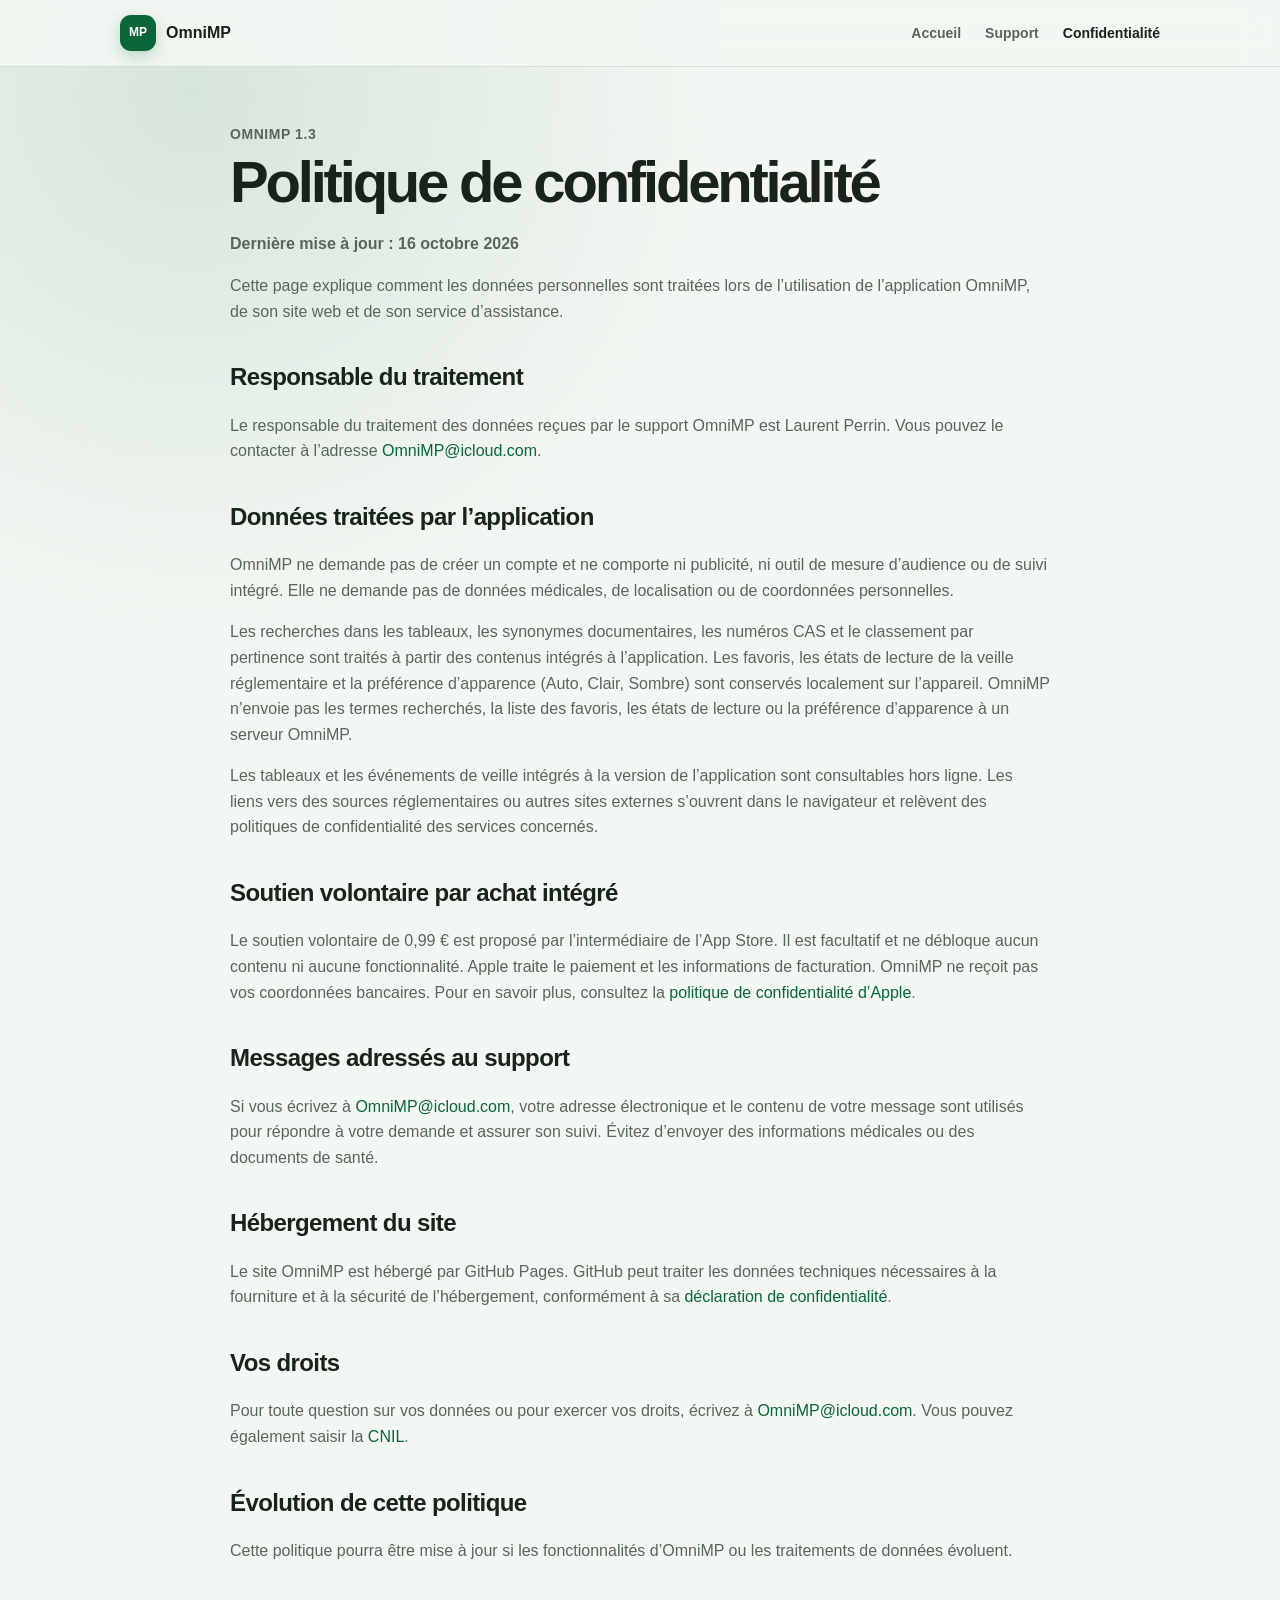
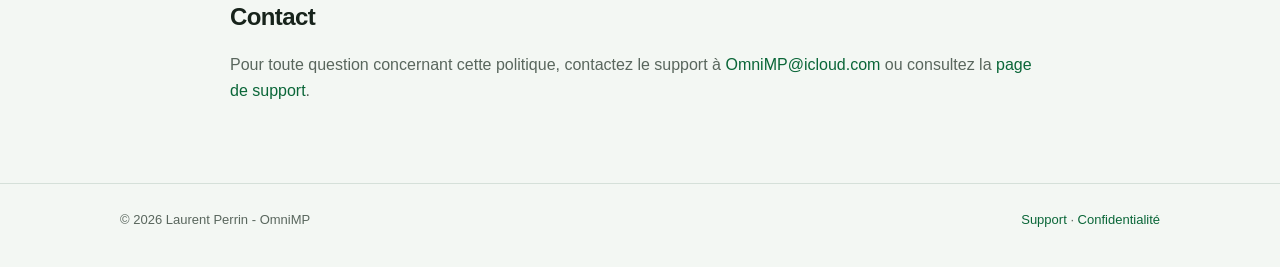
==== commit 41f59626: "Add files via upload" ====
--- a/privacy.html
+++ b/privacy.html
@@ -1,14 +1,26 @@
-<!doctype html><html lang="fr"><head><meta charset="utf-8"><meta name="viewport" content="width=device-width, initial-scale=1"><meta name="description" content="Politique de confidentialité de l’application OmniMP 1.2 et de son site web."><meta name="theme-color" content="#0a6638"><title>Politique de confidentialité - OmniMP 1.2</title><link rel="stylesheet" href="styles.css"></head><body><header><div class="wrap"><nav aria-label="Navigation principale"><a class="brand" href="index.html"><span class="logo" aria-hidden="true">MP</span><span>OmniMP</span></a><a class="navlink " href="index.html">Accueil</a><a class="navlink " href="support.html">Support</a><a class="navlink active" href="privacy.html">Confidentialité</a></nav></div></header>
-<main class="content"><p class="eyebrow">OmniMP 1.2</p><h1>Politique de confidentialité</h1><p><strong>Dernière mise à jour : 15 octobre 2026</strong></p>
-<p>Cette page explique comment les données personnelles sont traitées lors de l’utilisation de l’application iOS OmniMP, de son site web et de son service d’assistance.</p>
+<!doctype html>
+<html lang="fr">
+<head>
+<meta charset="utf-8">
+<meta name="viewport" content="width=device-width, initial-scale=1">
+<meta name="description" content="Politique de confidentialité OmniMP 1.3 : recherches locales, favoris, lecture de la veille et réglage d’apparence, assistance et achats intégrés.">
+<meta name="theme-color" content="#0a6638">
+<title>Politique de confidentialité - OmniMP 1.3</title>
+<link rel="stylesheet" href="styles.css">
+</head>
+<body>
+<header><div class="wrap"><nav aria-label="Navigation principale"><a class="brand" href="index.html"><span class="logo" aria-hidden="true">MP</span><span>OmniMP</span></a><a class="navlink " href="index.html">Accueil</a><a class="navlink " href="support.html">Support</a><a class="navlink active" href="privacy.html">Confidentialité</a></nav></div></header>
+<main><div class="content"><p class="eyebrow">OmniMP 1.3</p><h1>Politique de confidentialité</h1><p><strong>Dernière mise à jour : 16 octobre 2026</strong></p>
+<p>Cette page explique comment les données personnelles sont traitées lors de l’utilisation de l’application OmniMP, de son site web et de son service d’assistance.</p>
 <h2>Responsable du traitement</h2><p>Le responsable du traitement des données reçues par le support OmniMP est Laurent Perrin. Vous pouvez le contacter à l’adresse <a href="mailto:OmniMP@icloud.com">OmniMP@icloud.com</a>.</p>
 <h2>Données traitées par l’application</h2><p>OmniMP ne demande pas de créer un compte et ne comporte ni publicité, ni outil de mesure d’audience ou de suivi intégré. Elle ne demande pas de données médicales, de localisation ou de coordonnées personnelles.</p>
-<p>La recherche dans les tableaux, les synonymes documentaires, les numéros CAS et le classement par pertinence sont traités à partir des contenus intégrés à l’application. Les favoris et les états de lecture de la veille réglementaire sont conservés localement sur l’appareil. OmniMP n’envoie pas les termes recherchés, la liste des favoris ni les états de lecture à un serveur OmniMP.</p>
-<p>Les tableaux et certaines informations utiles sont intégrés à l’application afin de permettre leur consultation hors ligne. Les liens externes s’ouvrent dans le navigateur et relèvent des politiques de confidentialité des services concernés.</p>
+<p>Les recherches dans les tableaux, les synonymes documentaires, les numéros CAS et le classement par pertinence sont traités à partir des contenus intégrés à l’application. Les favoris, les états de lecture de la veille réglementaire et la préférence d’apparence (Auto, Clair, Sombre) sont conservés localement sur l’appareil. OmniMP n’envoie pas les termes recherchés, la liste des favoris, les états de lecture ou la préférence d’apparence à un serveur OmniMP.</p>
+<p>Les tableaux et les événements de veille intégrés à la version de l’application sont consultables hors ligne. Les liens vers des sources réglementaires ou autres sites externes s’ouvrent dans le navigateur et relèvent des politiques de confidentialité des services concernés.</p>
 <h2>Soutien volontaire par achat intégré</h2><p>Le soutien volontaire de 0,99 € est proposé par l’intermédiaire de l’App Store. Il est facultatif et ne débloque aucun contenu ni aucune fonctionnalité. Apple traite le paiement et les informations de facturation. OmniMP ne reçoit pas vos coordonnées bancaires. Pour en savoir plus, consultez la <a href="https://www.apple.com/legal/privacy/" rel="noopener noreferrer">politique de confidentialité d’Apple</a>.</p>
 <h2>Messages adressés au support</h2><p>Si vous écrivez à <a href="mailto:OmniMP@icloud.com">OmniMP@icloud.com</a>, votre adresse électronique et le contenu de votre message sont utilisés pour répondre à votre demande et assurer son suivi. Évitez d’envoyer des informations médicales ou des documents de santé.</p>
 <h2>Hébergement du site</h2><p>Le site OmniMP est hébergé par GitHub Pages. GitHub peut traiter les données techniques nécessaires à la fourniture et à la sécurité de l’hébergement, conformément à sa <a href="https://docs.github.com/en/site-policy/privacy-policies/github-privacy-statement" rel="noopener noreferrer">déclaration de confidentialité</a>.</p>
 <h2>Vos droits</h2><p>Pour toute question sur vos données ou pour exercer vos droits, écrivez à <a href="mailto:OmniMP@icloud.com">OmniMP@icloud.com</a>. Vous pouvez également saisir la <a href="https://www.cnil.fr/fr/adresser-une-plainte" rel="noopener noreferrer">CNIL</a>.</p>
 <h2>Évolution de cette politique</h2><p>Cette politique pourra être mise à jour si les fonctionnalités d’OmniMP ou les traitements de données évoluent.</p>
-<h2>Contact</h2><p>Pour toute question concernant cette politique, contactez le support à <a href="mailto:OmniMP@icloud.com">OmniMP@icloud.com</a> ou consultez la <a href="support.html">page de support</a>.</p>
-</main><footer><div class="wrap footerrow"><span>© 2026 Laurent Perrin - OmniMP</span><span><a href="support.html">Support</a> · <a href="privacy.html">Confidentialité</a></span></div></footer></body></html>+<h2>Contact</h2><p>Pour toute question concernant cette politique, contactez le support à <a href="mailto:OmniMP@icloud.com">OmniMP@icloud.com</a> ou consultez la <a href="support.html">page de support</a>.</p></div></main>
+<footer><div class="wrap footerrow"><span>© 2026 Laurent Perrin - OmniMP</span><span><a href="support.html">Support</a> · <a href="privacy.html">Confidentialité</a></span></div></footer>
+</body></html>
